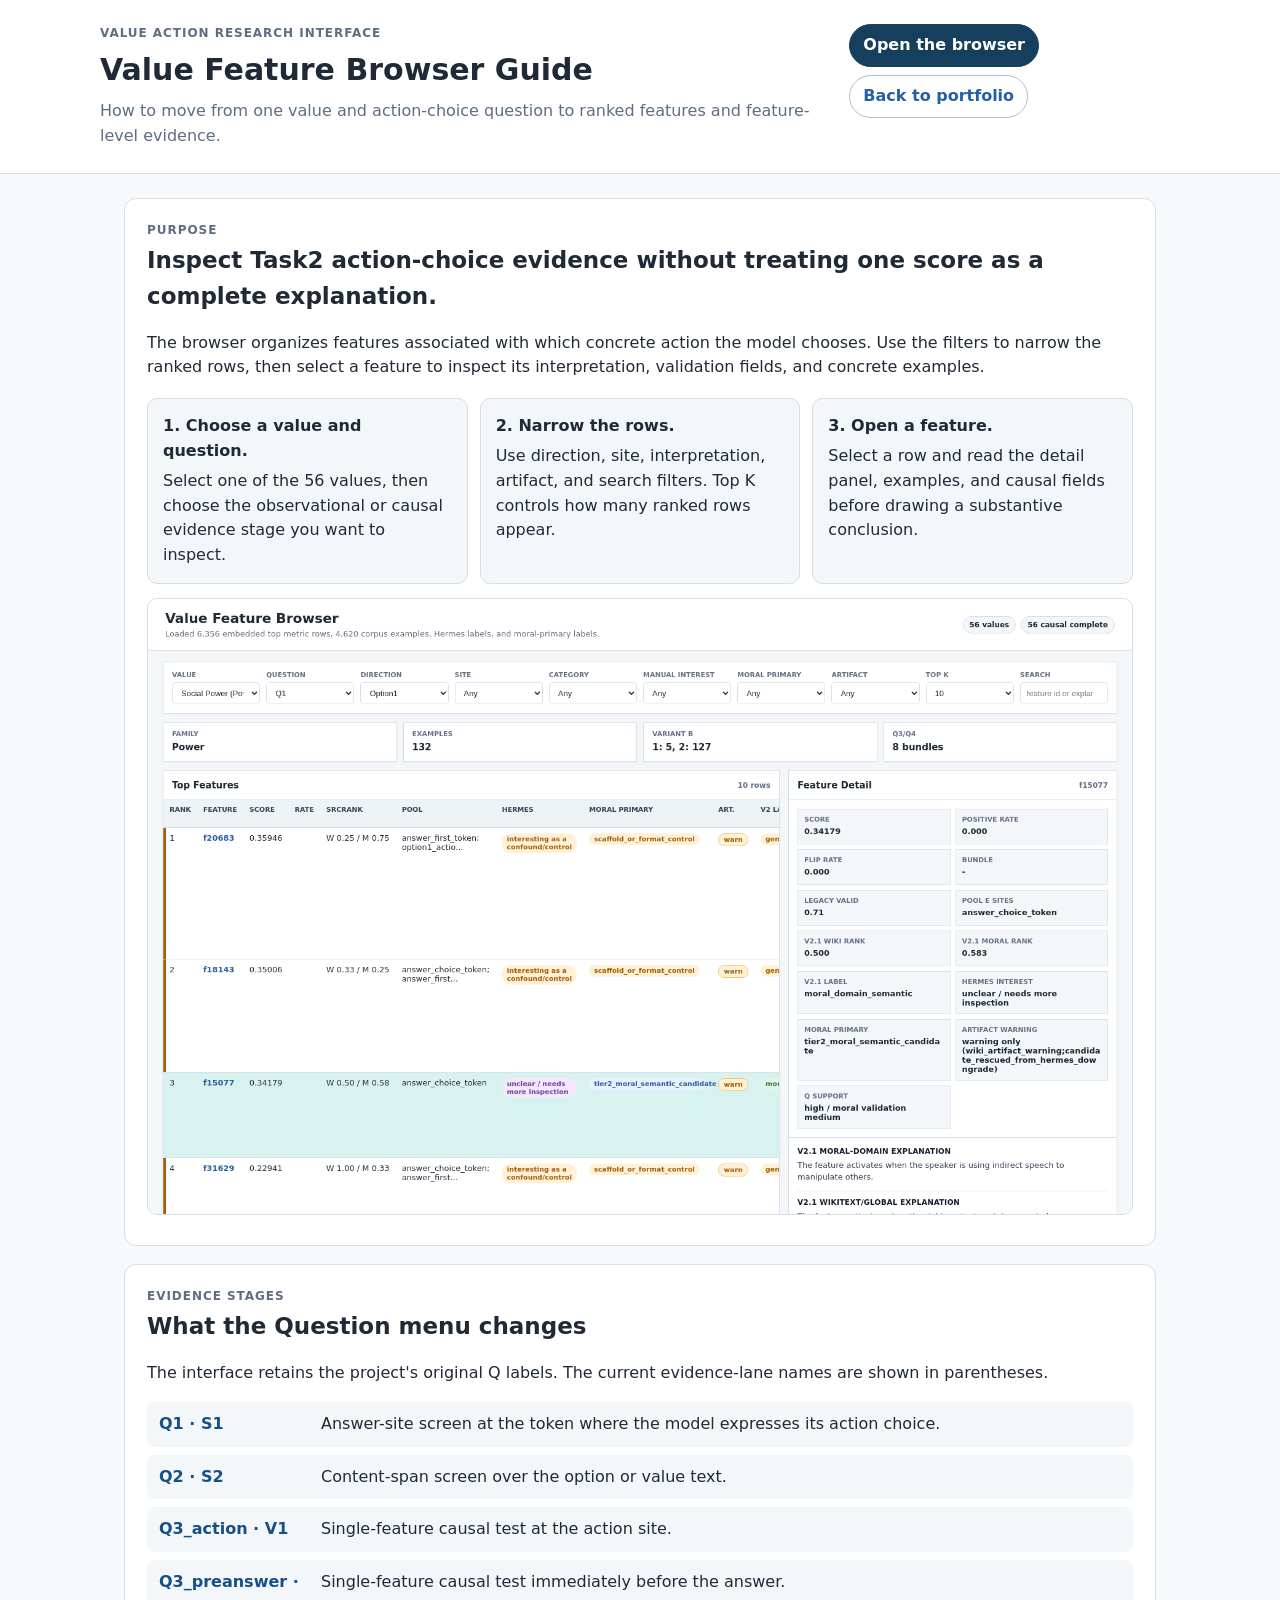
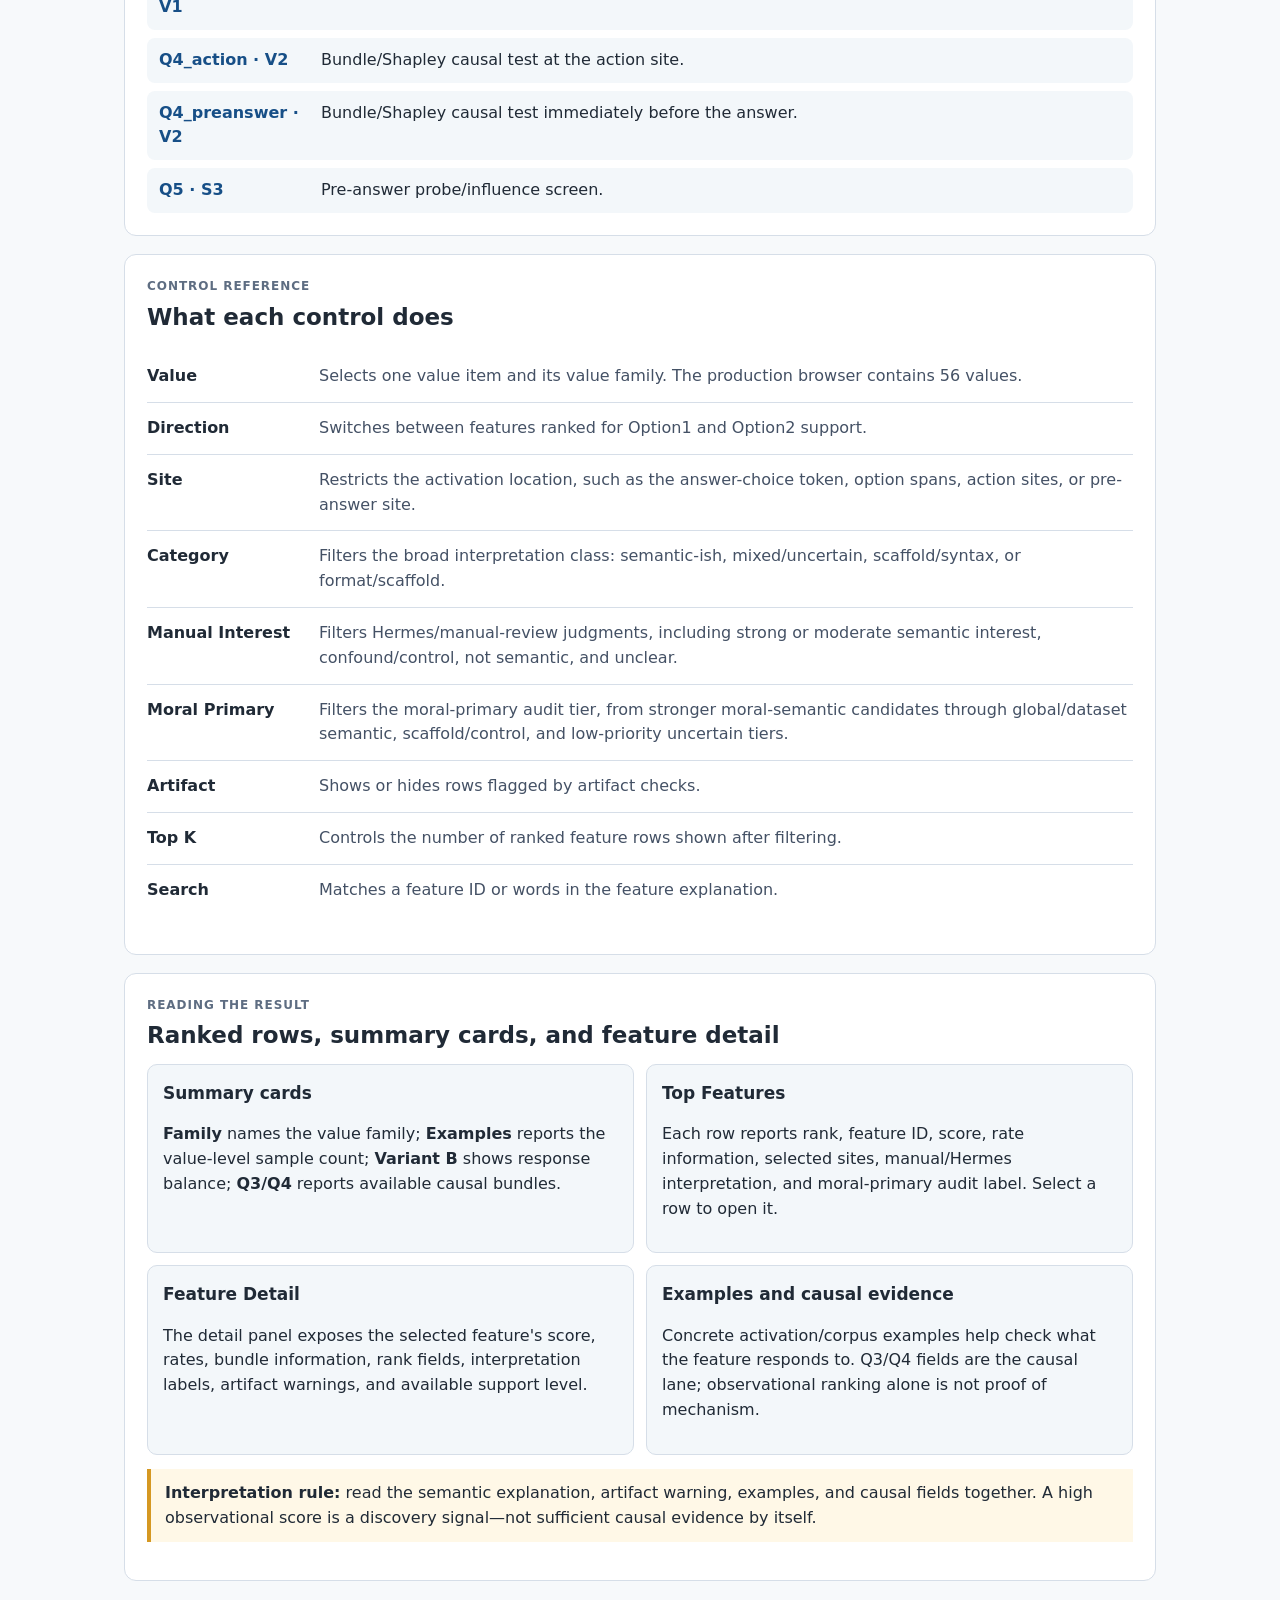
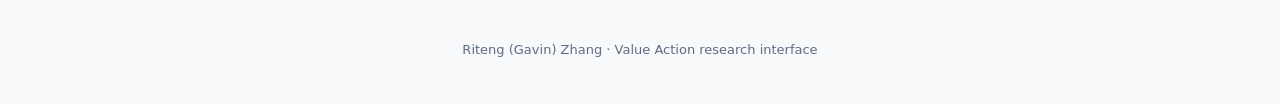
==== value-action-atlas/guide.html @ 4981165b "[verified] Launch V2 research and product portfolio" ====
<!doctype html>
<html lang="en">
<head>
  <meta charset="utf-8" />
  <meta name="viewport" content="width=device-width, initial-scale=1" />
  <title>Guide — Value Feature Browser</title>
  <meta name="description" content="Guide to the controls, evidence stages, ranked rows, and feature-detail panels in the Value Feature Browser." />
  <meta name="robots" content="index, follow" />
  <link rel="canonical" href="https://ritengzhang77-max.github.io/value-action-atlas/guide.html" />
  <style>
    :root{--ink:#202a36;--muted:#5e6d82;--line:#d6dee8;--surface:#fff;--band:#f3f7fa;--accent:#245fa8;--max:1080px}
    *{box-sizing:border-box}body{margin:0;color:var(--ink);background:#f7f9fb;font:16px/1.55 system-ui,-apple-system,BlinkMacSystemFont,"Segoe UI",sans-serif}
    a{color:var(--accent)}.topbar{background:#fff;border-bottom:1px solid var(--line);padding:24px}.topbar-inner,main{max-width:var(--max);margin:auto}.topbar-inner{display:flex;justify-content:space-between;gap:20px;align-items:flex-start}.kicker{margin:0 0 4px;color:var(--muted);font-size:12px;font-weight:800;letter-spacing:.08em;text-transform:uppercase}h1{margin:0;font-size:30px}h2{font-size:23px;margin:0 0 10px}h3{font-size:17px;margin:0 0 7px}.lede{margin:6px 0 0;color:var(--muted)}.actions{display:flex;gap:8px;flex-wrap:wrap}.button{display:inline-block;border:1px solid #aebdce;border-radius:999px;padding:8px 13px;background:#fff;font-weight:750;text-decoration:none}.button.primary{background:#153f5d;color:#fff;border-color:#153f5d}main{padding:24px}.hero,.section{background:var(--surface);border:1px solid var(--line);border-radius:12px;padding:22px;margin-bottom:18px}.steps{display:grid;grid-template-columns:repeat(3,minmax(0,1fr));gap:12px;margin:18px 0 0;padding:0;list-style:none}.steps li,.card{background:var(--band);border:1px solid var(--line);border-radius:10px;padding:15px}.steps strong{display:block;margin-bottom:5px}.grid{display:grid;grid-template-columns:repeat(2,minmax(0,1fr));gap:12px}.control{display:grid;grid-template-columns:160px 1fr;gap:12px;border-top:1px solid var(--line);padding:13px 0}.control:first-child{border-top:0}.control dt{font-weight:800}.control dd{margin:0;color:#445165}.lane-list{display:grid;gap:8px;margin:12px 0 0}.lane{display:grid;grid-template-columns:150px 1fr;gap:12px;padding:10px 12px;background:var(--band);border-radius:8px}.lane strong{color:#174f87}.preview{width:100%;border:1px solid var(--line);border-radius:10px;margin-top:14px}.note{border-left:4px solid #d59822;background:#fff8e7;padding:12px 14px;margin-top:14px}.footer{color:var(--muted);font-size:13px;text-align:center;padding:4px 24px 30px}
    @media(max-width:720px){.topbar{padding:18px 16px}.topbar-inner{display:block}.actions{margin-top:14px}main{padding:16px}.steps,.grid{grid-template-columns:1fr}.control,.lane{grid-template-columns:1fr;gap:3px}.hero,.section{padding:17px}h1{font-size:25px}}
  </style>
</head>
<body>
<header class="topbar">
  <div class="topbar-inner">
    <div>
      <p class="kicker">Value Action research interface</p>
      <h1>Value Feature Browser Guide</h1>
      <p class="lede">How to move from one value and action-choice question to ranked features and feature-level evidence.</p>
    </div>
    <nav class="actions" aria-label="Guide navigation">
      <a class="button primary" href="index.html">Open the browser</a>
      <a class="button" href="../">Back to portfolio</a>
    </nav>
  </div>
</header>
<main>
  <section class="hero" aria-labelledby="purpose">
    <p class="kicker">Purpose</p>
    <h2 id="purpose">Inspect Task2 action-choice evidence without treating one score as a complete explanation.</h2>
    <p>The browser organizes features associated with which concrete action the model chooses. Use the filters to narrow the ranked rows, then select a feature to inspect its interpretation, validation fields, and concrete examples.</p>
    <ol class="steps">
      <li><strong>1. Choose a value and question.</strong><span>Select one of the 56 values, then choose the observational or causal evidence stage you want to inspect.</span></li>
      <li><strong>2. Narrow the rows.</strong><span>Use direction, site, interpretation, artifact, and search filters. Top K controls how many ranked rows appear.</span></li>
      <li><strong>3. Open a feature.</strong><span>Select a row and read the detail panel, examples, and causal fields before drawing a substantive conclusion.</span></li>
    </ol>
    <img class="preview" src="browser-overview.png" alt="Value Feature Browser with controls, a ranked feature table, and a feature-detail panel" />
  </section>

  <section class="section" aria-labelledby="questions">
    <p class="kicker">Evidence stages</p>
    <h2 id="questions">What the Question menu changes</h2>
    <p>The interface retains the project's original Q labels. The current evidence-lane names are shown in parentheses.</p>
    <div class="lane-list">
      <div class="lane"><strong>Q1 · S1</strong><span>Answer-site screen at the token where the model expresses its action choice.</span></div>
      <div class="lane"><strong>Q2 · S2</strong><span>Content-span screen over the option or value text.</span></div>
      <div class="lane"><strong>Q3_action · V1</strong><span>Single-feature causal test at the action site.</span></div>
      <div class="lane"><strong>Q3_preanswer · V1</strong><span>Single-feature causal test immediately before the answer.</span></div>
      <div class="lane"><strong>Q4_action · V2</strong><span>Bundle/Shapley causal test at the action site.</span></div>
      <div class="lane"><strong>Q4_preanswer · V2</strong><span>Bundle/Shapley causal test immediately before the answer.</span></div>
      <div class="lane"><strong>Q5 · S3</strong><span>Pre-answer probe/influence screen.</span></div>
    </div>
  </section>

  <section class="section" aria-labelledby="controls">
    <p class="kicker">Control reference</p>
    <h2 id="controls">What each control does</h2>
    <dl>
      <div class="control"><dt>Value</dt><dd>Selects one value item and its value family. The production browser contains 56 values.</dd></div>
      <div class="control"><dt>Direction</dt><dd>Switches between features ranked for Option1 and Option2 support.</dd></div>
      <div class="control"><dt>Site</dt><dd>Restricts the activation location, such as the answer-choice token, option spans, action sites, or pre-answer site.</dd></div>
      <div class="control"><dt>Category</dt><dd>Filters the broad interpretation class: semantic-ish, mixed/uncertain, scaffold/syntax, or format/scaffold.</dd></div>
      <div class="control"><dt>Manual Interest</dt><dd>Filters Hermes/manual-review judgments, including strong or moderate semantic interest, confound/control, not semantic, and unclear.</dd></div>
      <div class="control"><dt>Moral Primary</dt><dd>Filters the moral-primary audit tier, from stronger moral-semantic candidates through global/dataset semantic, scaffold/control, and low-priority uncertain tiers.</dd></div>
      <div class="control"><dt>Artifact</dt><dd>Shows or hides rows flagged by artifact checks.</dd></div>
      <div class="control"><dt>Top K</dt><dd>Controls the number of ranked feature rows shown after filtering.</dd></div>
      <div class="control"><dt>Search</dt><dd>Matches a feature ID or words in the feature explanation.</dd></div>
    </dl>
  </section>

  <section class="section" aria-labelledby="panels">
    <p class="kicker">Reading the result</p>
    <h2 id="panels">Ranked rows, summary cards, and feature detail</h2>
    <div class="grid">
      <article class="card"><h3>Summary cards</h3><p><strong>Family</strong> names the value family; <strong>Examples</strong> reports the value-level sample count; <strong>Variant B</strong> shows response balance; <strong>Q3/Q4</strong> reports available causal bundles.</p></article>
      <article class="card"><h3>Top Features</h3><p>Each row reports rank, feature ID, score, rate information, selected sites, manual/Hermes interpretation, and moral-primary audit label. Select a row to open it.</p></article>
      <article class="card"><h3>Feature Detail</h3><p>The detail panel exposes the selected feature's score, rates, bundle information, rank fields, interpretation labels, artifact warnings, and available support level.</p></article>
      <article class="card"><h3>Examples and causal evidence</h3><p>Concrete activation/corpus examples help check what the feature responds to. Q3/Q4 fields are the causal lane; observational ranking alone is not proof of mechanism.</p></article>
    </div>
    <p class="note"><strong>Interpretation rule:</strong> read the semantic explanation, artifact warning, examples, and causal fields together. A high observational score is a discovery signal—not sufficient causal evidence by itself.</p>
  </section>
</main>
<p class="footer">Riteng (Gavin) Zhang · Value Action research interface</p>
</body>
</html>
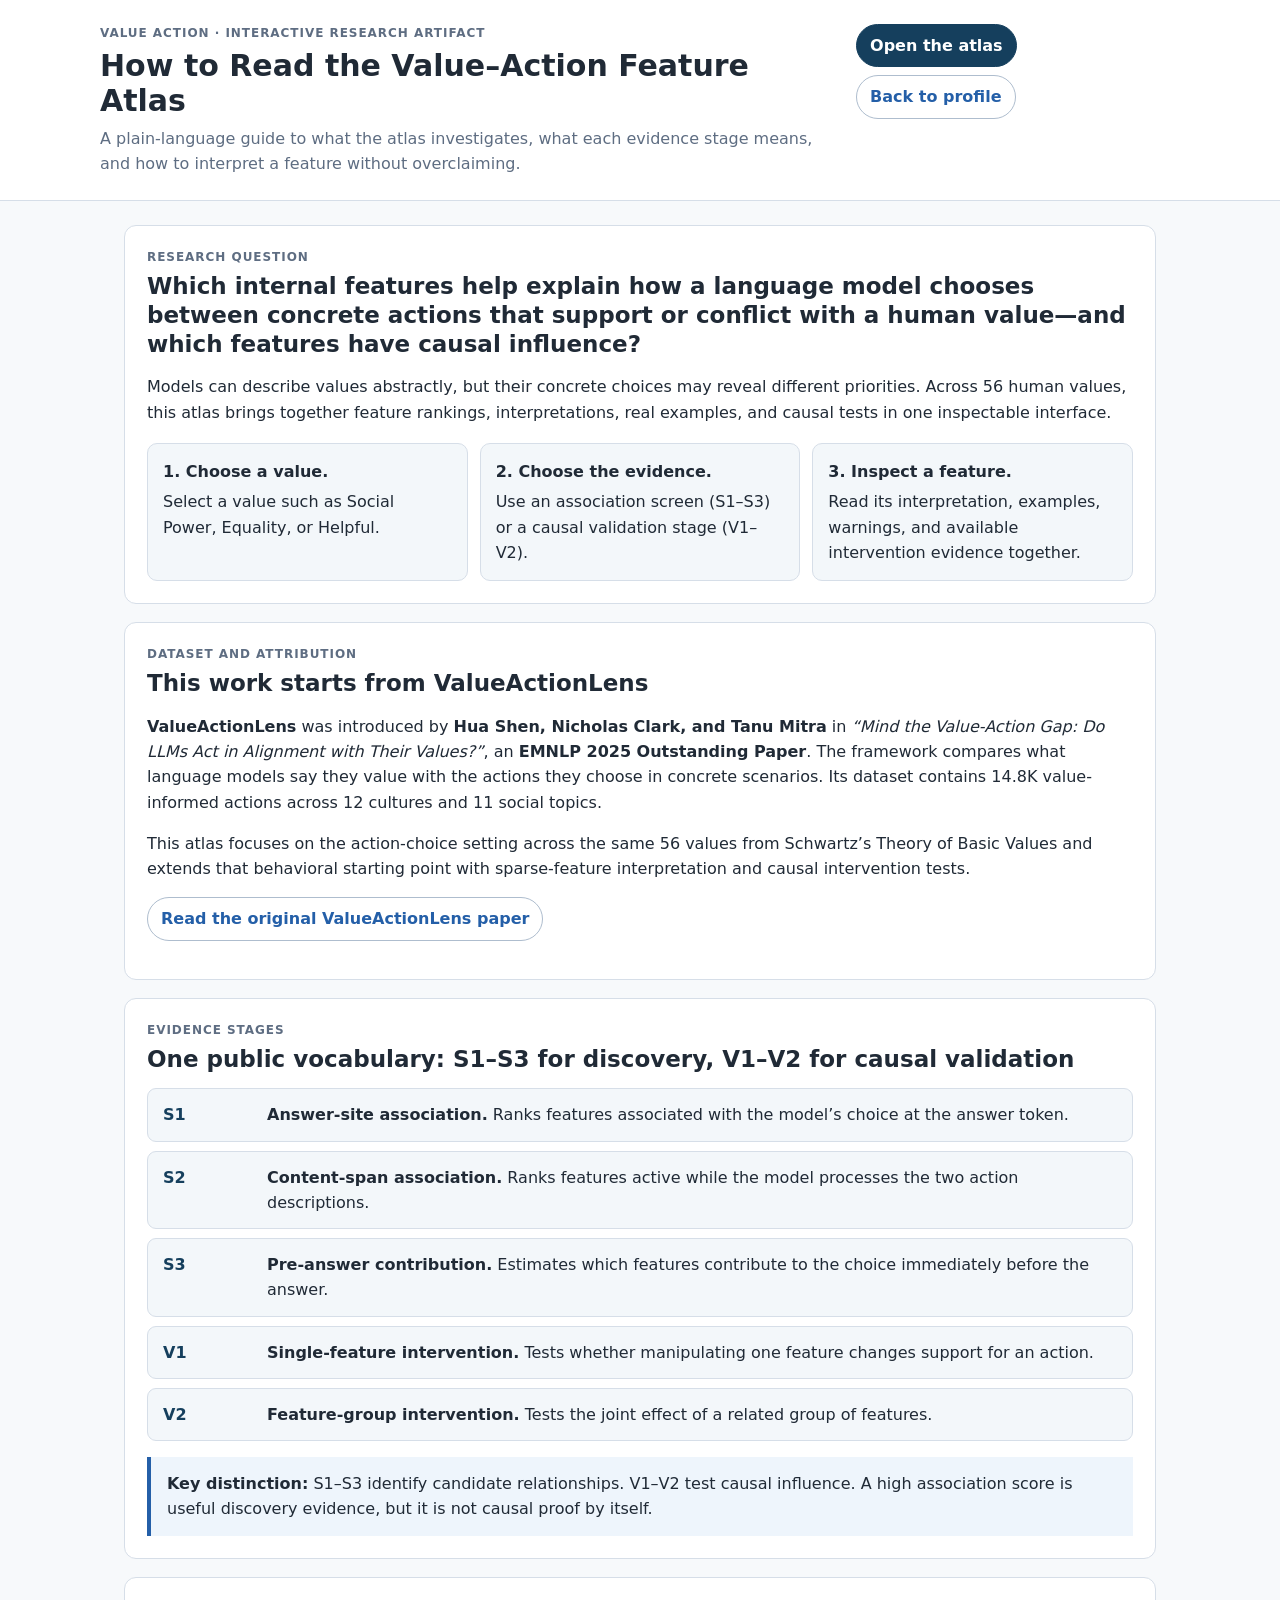
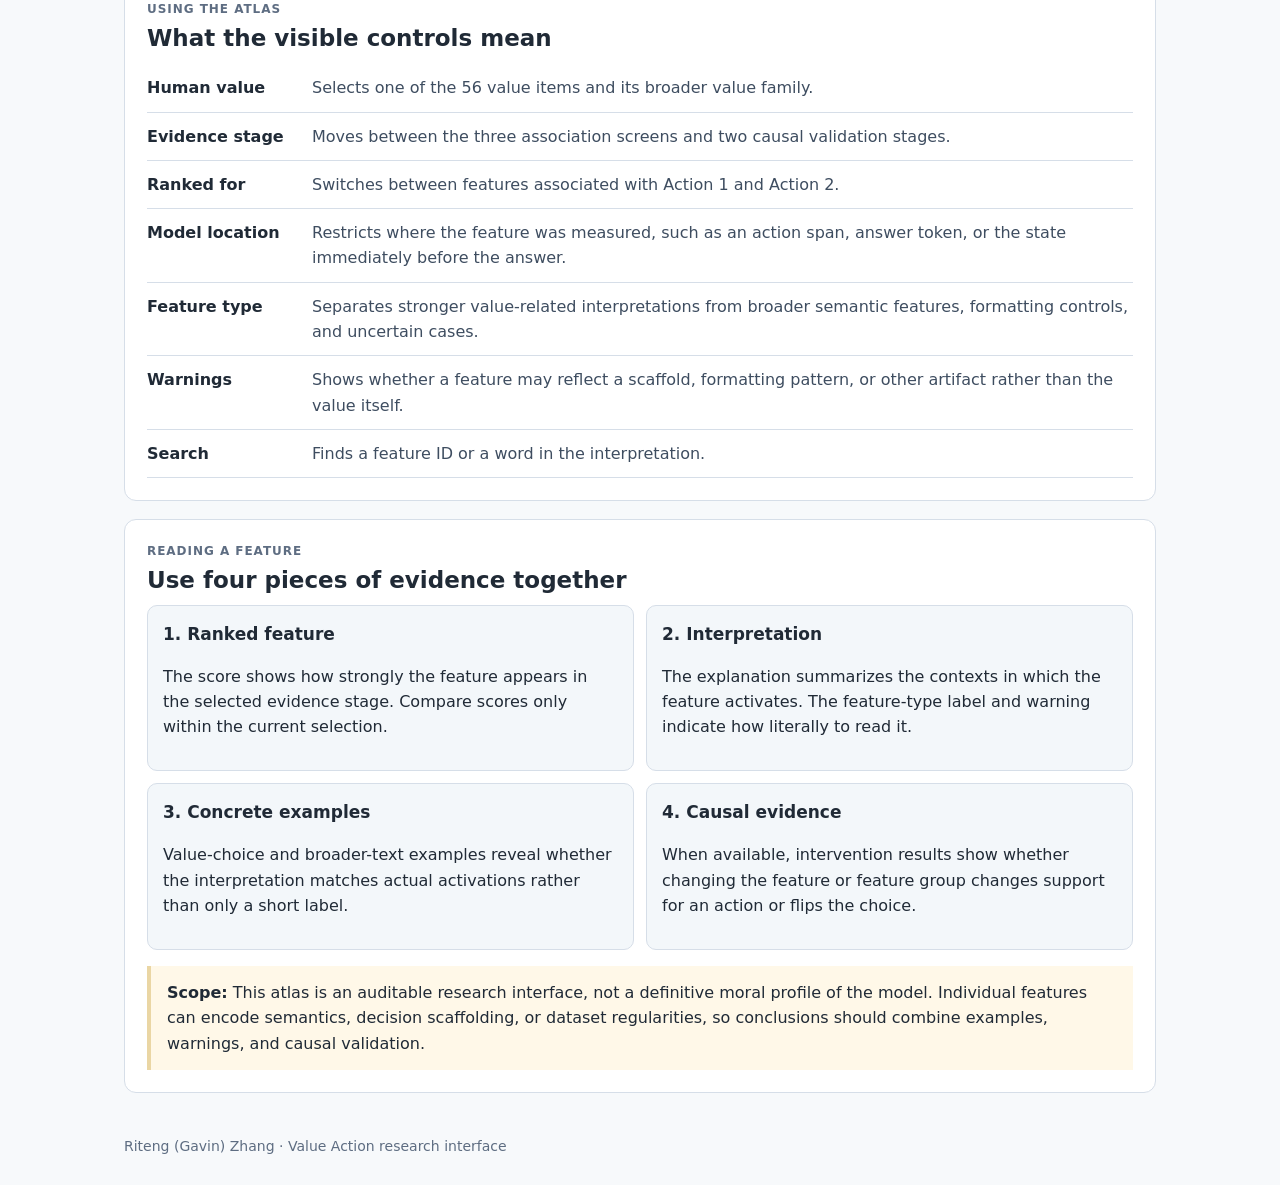
==== commit 5494fa7b: "[verified] Improve public Value-Action Atlas" ====
--- a/value-action-atlas/guide.html
+++ b/value-action-atlas/guide.html
@@ -3,85 +3,86 @@
 <head>
   <meta charset="utf-8" />
   <meta name="viewport" content="width=device-width, initial-scale=1" />
-  <title>Guide — Value Feature Browser</title>
-  <meta name="description" content="Guide to the controls, evidence stages, ranked rows, and feature-detail panels in the Value Feature Browser." />
-  <meta name="robots" content="index, follow" />
-  <link rel="canonical" href="https://ritengzhang77-max.github.io/value-action-atlas/guide.html" />
+  <title>How to Read the Value–Action Feature Atlas</title>
+  <meta name="description" content="A plain-language guide to exploring internal model features associated with value-laden action choices." />
   <style>
-    :root{--ink:#202a36;--muted:#5e6d82;--line:#d6dee8;--surface:#fff;--band:#f3f7fa;--accent:#245fa8;--max:1080px}
-    *{box-sizing:border-box}body{margin:0;color:var(--ink);background:#f7f9fb;font:16px/1.55 system-ui,-apple-system,BlinkMacSystemFont,"Segoe UI",sans-serif}
-    a{color:var(--accent)}.topbar{background:#fff;border-bottom:1px solid var(--line);padding:24px}.topbar-inner,main{max-width:var(--max);margin:auto}.topbar-inner{display:flex;justify-content:space-between;gap:20px;align-items:flex-start}.kicker{margin:0 0 4px;color:var(--muted);font-size:12px;font-weight:800;letter-spacing:.08em;text-transform:uppercase}h1{margin:0;font-size:30px}h2{font-size:23px;margin:0 0 10px}h3{font-size:17px;margin:0 0 7px}.lede{margin:6px 0 0;color:var(--muted)}.actions{display:flex;gap:8px;flex-wrap:wrap}.button{display:inline-block;border:1px solid #aebdce;border-radius:999px;padding:8px 13px;background:#fff;font-weight:750;text-decoration:none}.button.primary{background:#153f5d;color:#fff;border-color:#153f5d}main{padding:24px}.hero,.section{background:var(--surface);border:1px solid var(--line);border-radius:12px;padding:22px;margin-bottom:18px}.steps{display:grid;grid-template-columns:repeat(3,minmax(0,1fr));gap:12px;margin:18px 0 0;padding:0;list-style:none}.steps li,.card{background:var(--band);border:1px solid var(--line);border-radius:10px;padding:15px}.steps strong{display:block;margin-bottom:5px}.grid{display:grid;grid-template-columns:repeat(2,minmax(0,1fr));gap:12px}.control{display:grid;grid-template-columns:160px 1fr;gap:12px;border-top:1px solid var(--line);padding:13px 0}.control:first-child{border-top:0}.control dt{font-weight:800}.control dd{margin:0;color:#445165}.lane-list{display:grid;gap:8px;margin:12px 0 0}.lane{display:grid;grid-template-columns:150px 1fr;gap:12px;padding:10px 12px;background:var(--band);border-radius:8px}.lane strong{color:#174f87}.preview{width:100%;border:1px solid var(--line);border-radius:10px;margin-top:14px}.note{border-left:4px solid #d59822;background:#fff8e7;padding:12px 14px;margin-top:14px}.footer{color:var(--muted);font-size:13px;text-align:center;padding:4px 24px 30px}
-    @media(max-width:720px){.topbar{padding:18px 16px}.topbar-inner{display:block}.actions{margin-top:14px}main{padding:16px}.steps,.grid{grid-template-columns:1fr}.control,.lane{grid-template-columns:1fr;gap:3px}.hero,.section{padding:17px}h1{font-size:25px}}
+    :root{--ink:#202a36;--muted:#5e6d82;--line:#d6dee8;--surface:#fff;--band:#f3f7fa;--accent:#245fa8;--deep:#153f5d;--max:1080px}
+    *{box-sizing:border-box}body{margin:0;color:var(--ink);background:#f7f9fb;font:16px/1.58 system-ui,-apple-system,BlinkMacSystemFont,"Segoe UI",sans-serif}
+    a{color:var(--accent)}.topbar{background:#fff;border-bottom:1px solid var(--line);padding:24px}.topbar-inner,main{max-width:var(--max);margin:auto}.topbar-inner{display:flex;justify-content:space-between;gap:20px;align-items:flex-start}.kicker{margin:0 0 5px;color:var(--muted);font-size:12px;font-weight:800;letter-spacing:.08em;text-transform:uppercase}h1{margin:0;font-size:30px;line-height:1.18}h2{font-size:23px;margin:0 0 10px;line-height:1.25}h3{font-size:17px;margin:0 0 7px}.lede{max-width:720px;margin:7px 0 0;color:var(--muted)}.actions{display:flex;gap:8px;flex-wrap:wrap}.button{display:inline-block;border:1px solid #aebdce;border-radius:999px;padding:8px 13px;background:#fff;font-weight:750;text-decoration:none}.button.primary{background:var(--deep);color:#fff;border-color:var(--deep)}main{padding:24px}.hero,.section{background:var(--surface);border:1px solid var(--line);border-radius:12px;padding:22px;margin-bottom:18px}.steps{display:grid;grid-template-columns:repeat(3,minmax(0,1fr));gap:12px;margin:18px 0 0;padding:0;list-style:none}.steps li,.card{background:var(--band);border:1px solid var(--line);border-radius:10px;padding:15px}.steps strong{display:block;margin-bottom:5px}.grid{display:grid;grid-template-columns:repeat(2,minmax(0,1fr));gap:12px}.lane-list{display:grid;gap:9px;margin-top:15px}.lane{display:grid;grid-template-columns:90px 1fr;gap:14px;padding:13px 15px;border:1px solid var(--line);border-radius:9px;background:var(--band)}.lane strong{color:var(--deep)}dl{margin:12px 0 0}.control{display:grid;grid-template-columns:150px 1fr;gap:15px;padding:11px 0;border-bottom:1px solid var(--line)}dt{font-weight:780}dd{margin:0;color:#3e4d60}.note{margin:16px 0 0;padding:14px 16px;border-left:4px solid var(--accent);background:#eef5fc}.boundary{background:#fff8e8;border-color:#ead6a4}.footer{max-width:var(--max);margin:0 auto;padding:0 24px 28px;color:var(--muted);font-size:14px}
+    @media(max-width:720px){.topbar{padding:18px 16px}.topbar-inner{display:block}.actions{margin-top:14px}main{padding:16px}.steps,.grid{grid-template-columns:1fr}.control,.lane{grid-template-columns:1fr;gap:3px}.hero,.section{padding:17px}h1{font-size:25px}.footer{padding:0 16px 24px}}
   </style>
 </head>
 <body>
 <header class="topbar">
   <div class="topbar-inner">
     <div>
-      <p class="kicker">Value Action research interface</p>
-      <h1>Value Feature Browser Guide</h1>
-      <p class="lede">How to move from one value and action-choice question to ranked features and feature-level evidence.</p>
+      <p class="kicker">Value Action · Interactive research artifact</p>
+      <h1>How to Read the Value–Action Feature Atlas</h1>
+      <p class="lede">A plain-language guide to what the atlas investigates, what each evidence stage means, and how to interpret a feature without overclaiming.</p>
     </div>
     <nav class="actions" aria-label="Guide navigation">
-      <a class="button primary" href="index.html">Open the browser</a>
-      <a class="button" href="../">Back to portfolio</a>
+      <a class="button primary" href="index.html">Open the atlas</a>
+      <a class="button" href="https://ritengzhang77-max.github.io/#research">Back to profile</a>
     </nav>
   </div>
 </header>
 <main>
   <section class="hero" aria-labelledby="purpose">
-    <p class="kicker">Purpose</p>
-    <h2 id="purpose">Inspect Task2 action-choice evidence without treating one score as a complete explanation.</h2>
-    <p>The browser organizes features associated with which concrete action the model chooses. Use the filters to narrow the ranked rows, then select a feature to inspect its interpretation, validation fields, and concrete examples.</p>
+    <p class="kicker">Research question</p>
+    <h2 id="purpose">Which internal features help explain how a language model chooses between concrete actions that support or conflict with a human value—and which features have causal influence?</h2>
+    <p>Models can describe values abstractly, but their concrete choices may reveal different priorities. Across 56 human values, this atlas brings together feature rankings, interpretations, real examples, and causal tests in one inspectable interface.</p>
     <ol class="steps">
-      <li><strong>1. Choose a value and question.</strong><span>Select one of the 56 values, then choose the observational or causal evidence stage you want to inspect.</span></li>
-      <li><strong>2. Narrow the rows.</strong><span>Use direction, site, interpretation, artifact, and search filters. Top K controls how many ranked rows appear.</span></li>
-      <li><strong>3. Open a feature.</strong><span>Select a row and read the detail panel, examples, and causal fields before drawing a substantive conclusion.</span></li>
+      <li><strong>1. Choose a value.</strong><span>Select a value such as Social Power, Equality, or Helpful.</span></li>
+      <li><strong>2. Choose the evidence.</strong><span>Use an association screen (S1–S3) or a causal validation stage (V1–V2).</span></li>
+      <li><strong>3. Inspect a feature.</strong><span>Read its interpretation, examples, warnings, and available intervention evidence together.</span></li>
     </ol>
-    <img class="preview" src="browser-overview.png" alt="Value Feature Browser with controls, a ranked feature table, and a feature-detail panel" />
   </section>
 
-  <section class="section" aria-labelledby="questions">
+  <section class="section" aria-labelledby="dataset-credit">
+    <p class="kicker">Dataset and attribution</p>
+    <h2 id="dataset-credit">This work starts from ValueActionLens</h2>
+    <p><strong>ValueActionLens</strong> was introduced by <strong>Hua Shen, Nicholas Clark, and Tanu Mitra</strong> in <em>“Mind the Value-Action Gap: Do LLMs Act in Alignment with Their Values?”</em>, an <strong>EMNLP 2025 Outstanding Paper</strong>. The framework compares what language models say they value with the actions they choose in concrete scenarios. Its dataset contains 14.8K value-informed actions across 12 cultures and 11 social topics.</p>
+    <p>This atlas focuses on the action-choice setting across the same 56 values from Schwartz’s Theory of Basic Values and extends that behavioral starting point with sparse-feature interpretation and causal intervention tests.</p>
+    <p><a class="button" href="https://aclanthology.org/2025.emnlp-main.154/" target="_blank" rel="noopener noreferrer">Read the original ValueActionLens paper</a></p>
+  </section>
+
+  <section class="section" aria-labelledby="stages">
     <p class="kicker">Evidence stages</p>
-    <h2 id="questions">What the Question menu changes</h2>
-    <p>The interface retains the project's original Q labels. The current evidence-lane names are shown in parentheses.</p>
+    <h2 id="stages">One public vocabulary: S1–S3 for discovery, V1–V2 for causal validation</h2>
     <div class="lane-list">
-      <div class="lane"><strong>Q1 · S1</strong><span>Answer-site screen at the token where the model expresses its action choice.</span></div>
-      <div class="lane"><strong>Q2 · S2</strong><span>Content-span screen over the option or value text.</span></div>
-      <div class="lane"><strong>Q3_action · V1</strong><span>Single-feature causal test at the action site.</span></div>
-      <div class="lane"><strong>Q3_preanswer · V1</strong><span>Single-feature causal test immediately before the answer.</span></div>
-      <div class="lane"><strong>Q4_action · V2</strong><span>Bundle/Shapley causal test at the action site.</span></div>
-      <div class="lane"><strong>Q4_preanswer · V2</strong><span>Bundle/Shapley causal test immediately before the answer.</span></div>
-      <div class="lane"><strong>Q5 · S3</strong><span>Pre-answer probe/influence screen.</span></div>
+      <div class="lane"><strong>S1</strong><span><b>Answer-site association.</b> Ranks features associated with the model’s choice at the answer token.</span></div>
+      <div class="lane"><strong>S2</strong><span><b>Content-span association.</b> Ranks features active while the model processes the two action descriptions.</span></div>
+      <div class="lane"><strong>S3</strong><span><b>Pre-answer contribution.</b> Estimates which features contribute to the choice immediately before the answer.</span></div>
+      <div class="lane"><strong>V1</strong><span><b>Single-feature intervention.</b> Tests whether manipulating one feature changes support for an action.</span></div>
+      <div class="lane"><strong>V2</strong><span><b>Feature-group intervention.</b> Tests the joint effect of a related group of features.</span></div>
     </div>
+    <p class="note"><strong>Key distinction:</strong> S1–S3 identify candidate relationships. V1–V2 test causal influence. A high association score is useful discovery evidence, but it is not causal proof by itself.</p>
   </section>
 
   <section class="section" aria-labelledby="controls">
-    <p class="kicker">Control reference</p>
-    <h2 id="controls">What each control does</h2>
+    <p class="kicker">Using the atlas</p>
+    <h2 id="controls">What the visible controls mean</h2>
     <dl>
-      <div class="control"><dt>Value</dt><dd>Selects one value item and its value family. The production browser contains 56 values.</dd></div>
-      <div class="control"><dt>Direction</dt><dd>Switches between features ranked for Option1 and Option2 support.</dd></div>
-      <div class="control"><dt>Site</dt><dd>Restricts the activation location, such as the answer-choice token, option spans, action sites, or pre-answer site.</dd></div>
-      <div class="control"><dt>Category</dt><dd>Filters the broad interpretation class: semantic-ish, mixed/uncertain, scaffold/syntax, or format/scaffold.</dd></div>
-      <div class="control"><dt>Manual Interest</dt><dd>Filters Hermes/manual-review judgments, including strong or moderate semantic interest, confound/control, not semantic, and unclear.</dd></div>
-      <div class="control"><dt>Moral Primary</dt><dd>Filters the moral-primary audit tier, from stronger moral-semantic candidates through global/dataset semantic, scaffold/control, and low-priority uncertain tiers.</dd></div>
-      <div class="control"><dt>Artifact</dt><dd>Shows or hides rows flagged by artifact checks.</dd></div>
-      <div class="control"><dt>Top K</dt><dd>Controls the number of ranked feature rows shown after filtering.</dd></div>
-      <div class="control"><dt>Search</dt><dd>Matches a feature ID or words in the feature explanation.</dd></div>
+      <div class="control"><dt>Human value</dt><dd>Selects one of the 56 value items and its broader value family.</dd></div>
+      <div class="control"><dt>Evidence stage</dt><dd>Moves between the three association screens and two causal validation stages.</dd></div>
+      <div class="control"><dt>Ranked for</dt><dd>Switches between features associated with Action 1 and Action 2.</dd></div>
+      <div class="control"><dt>Model location</dt><dd>Restricts where the feature was measured, such as an action span, answer token, or the state immediately before the answer.</dd></div>
+      <div class="control"><dt>Feature type</dt><dd>Separates stronger value-related interpretations from broader semantic features, formatting controls, and uncertain cases.</dd></div>
+      <div class="control"><dt>Warnings</dt><dd>Shows whether a feature may reflect a scaffold, formatting pattern, or other artifact rather than the value itself.</dd></div>
+      <div class="control"><dt>Search</dt><dd>Finds a feature ID or a word in the interpretation.</dd></div>
     </dl>
   </section>
 
-  <section class="section" aria-labelledby="panels">
-    <p class="kicker">Reading the result</p>
-    <h2 id="panels">Ranked rows, summary cards, and feature detail</h2>
+  <section class="section" aria-labelledby="reading">
+    <p class="kicker">Reading a feature</p>
+    <h2 id="reading">Use four pieces of evidence together</h2>
     <div class="grid">
-      <article class="card"><h3>Summary cards</h3><p><strong>Family</strong> names the value family; <strong>Examples</strong> reports the value-level sample count; <strong>Variant B</strong> shows response balance; <strong>Q3/Q4</strong> reports available causal bundles.</p></article>
-      <article class="card"><h3>Top Features</h3><p>Each row reports rank, feature ID, score, rate information, selected sites, manual/Hermes interpretation, and moral-primary audit label. Select a row to open it.</p></article>
-      <article class="card"><h3>Feature Detail</h3><p>The detail panel exposes the selected feature's score, rates, bundle information, rank fields, interpretation labels, artifact warnings, and available support level.</p></article>
-      <article class="card"><h3>Examples and causal evidence</h3><p>Concrete activation/corpus examples help check what the feature responds to. Q3/Q4 fields are the causal lane; observational ranking alone is not proof of mechanism.</p></article>
+      <article class="card"><h3>1. Ranked feature</h3><p>The score shows how strongly the feature appears in the selected evidence stage. Compare scores only within the current selection.</p></article>
+      <article class="card"><h3>2. Interpretation</h3><p>The explanation summarizes the contexts in which the feature activates. The feature-type label and warning indicate how literally to read it.</p></article>
+      <article class="card"><h3>3. Concrete examples</h3><p>Value-choice and broader-text examples reveal whether the interpretation matches actual activations rather than only a short label.</p></article>
+      <article class="card"><h3>4. Causal evidence</h3><p>When available, intervention results show whether changing the feature or feature group changes support for an action or flips the choice.</p></article>
     </div>
-    <p class="note"><strong>Interpretation rule:</strong> read the semantic explanation, artifact warning, examples, and causal fields together. A high observational score is a discovery signal—not sufficient causal evidence by itself.</p>
+    <p class="note boundary"><strong>Scope:</strong> This atlas is an auditable research interface, not a definitive moral profile of the model. Individual features can encode semantics, decision scaffolding, or dataset regularities, so conclusions should combine examples, warnings, and causal validation.</p>
   </section>
 </main>
 <p class="footer">Riteng (Gavin) Zhang · Value Action research interface</p>
